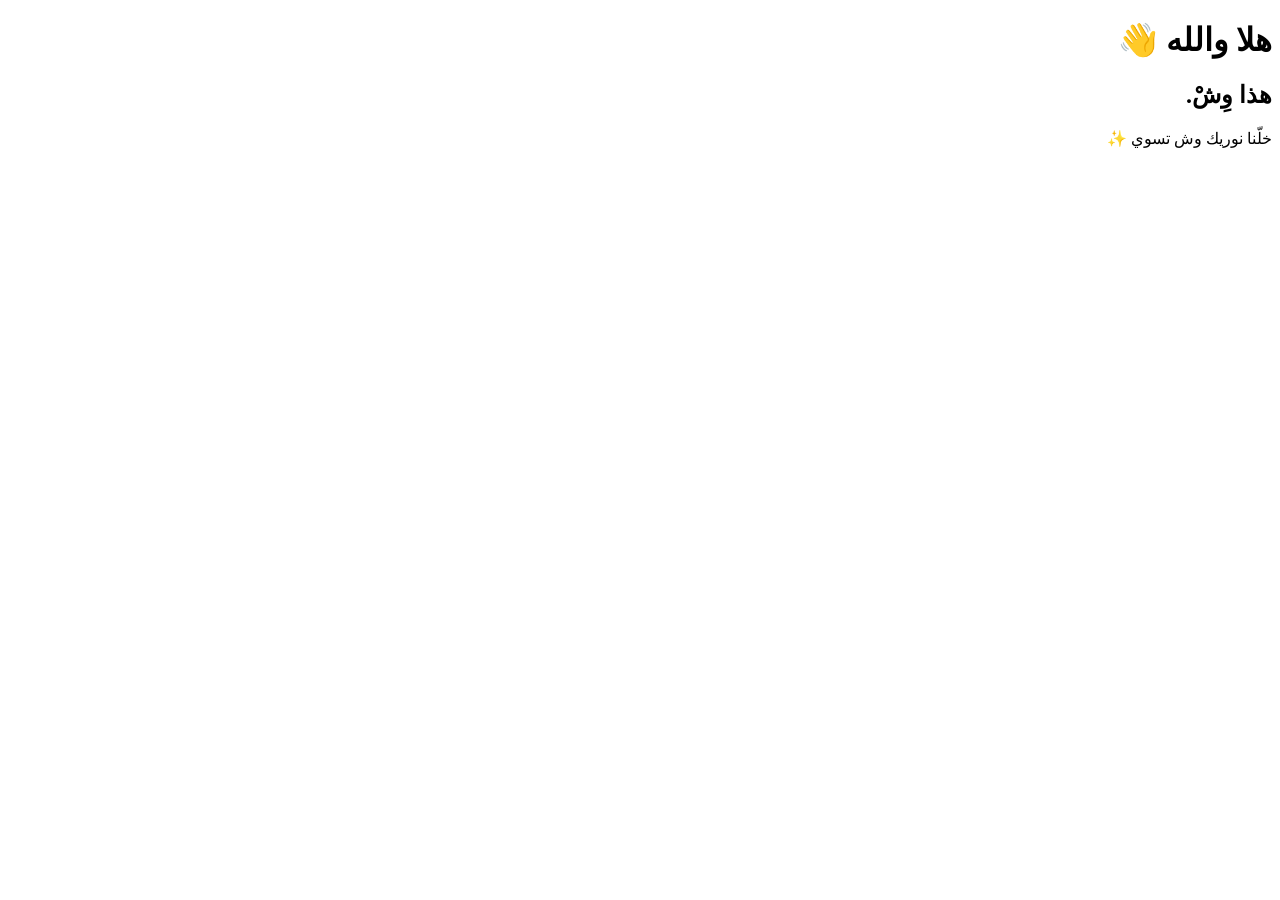
==== index.html @ 415f89e7 "first version" ====
<!DOCTYPE html>
<html lang="ar" dir="rtl">
<head>
    <meta charset="UTF-8">
    <meta name="viewport" content="width=device-width, initial-scale=1.0">
    <title>وِشْ</title>
</head>
<body>

    <h1>هلا والله 👋</h1>
    <h2>هذا وِشْ.</h2>
    <p>خلّنا نوريك وش تسوي ✨</p>

</body>
</html>
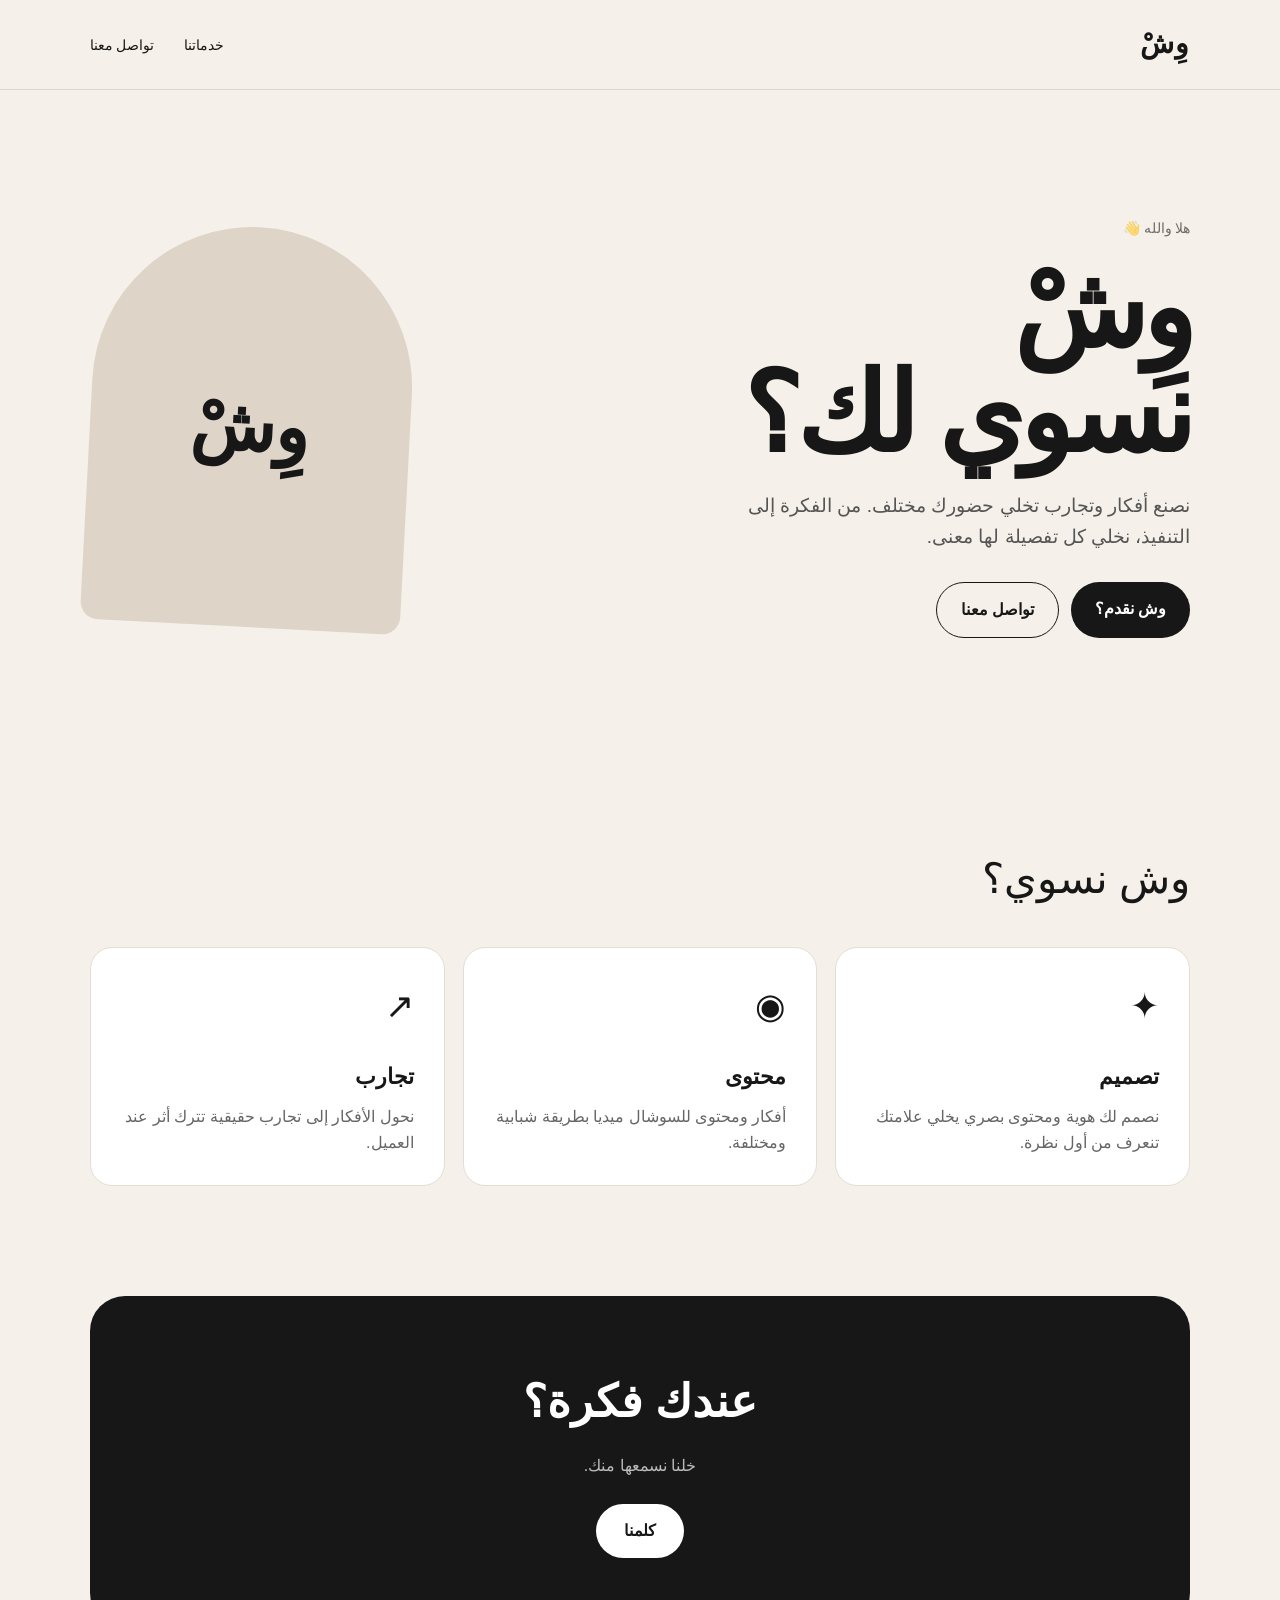
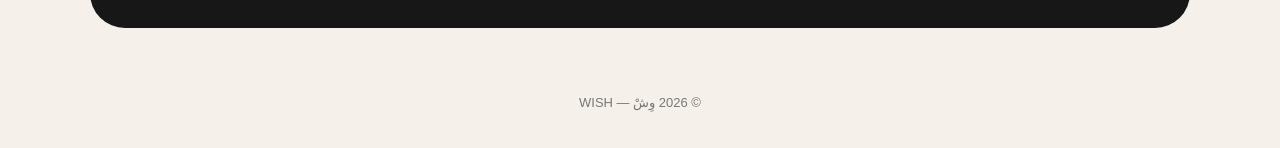
==== commit 69689407: "new website design" ====
--- a/index.html
+++ b/index.html
@@ -1,15 +1,314 @@
 <!DOCTYPE html>
 <html lang="ar" dir="rtl">
 <head>
-    <meta charset="UTF-8">
-    <meta name="viewport" content="width=device-width, initial-scale=1.0">
-    <title>وِشْ</title>
+  <meta charset="UTF-8">
+  <meta name="viewport" content="width=device-width, initial-scale=1.0">
+  <title>وِشْ | WISH</title>
+
+  <style>
+    * {
+      box-sizing: border-box;
+      margin: 0;
+      padding: 0;
+    }
+
+    body {
+      font-family: Arial, sans-serif;
+      background: #f5f1ea;
+      color: #171717;
+      line-height: 1.6;
+    }
+
+    header {
+      padding: 22px 7%;
+      display: flex;
+      justify-content: space-between;
+      align-items: center;
+      border-bottom: 1px solid #ddd6cc;
+    }
+
+    .logo {
+      font-size: 28px;
+      font-weight: 800;
+      letter-spacing: 1px;
+    }
+
+    nav a {
+      text-decoration: none;
+      color: #171717;
+      margin-right: 25px;
+      font-size: 14px;
+    }
+
+    .hero {
+      min-height: 75vh;
+      padding: 80px 7%;
+      display: flex;
+      align-items: center;
+      justify-content: space-between;
+      gap: 40px;
+    }
+
+    .hero-text {
+      max-width: 650px;
+    }
+
+    .small {
+      font-size: 14px;
+      opacity: .6;
+      margin-bottom: 18px;
+    }
+
+    h1 {
+      font-size: clamp(55px, 9vw, 110px);
+      line-height: .95;
+      margin-bottom: 25px;
+      letter-spacing: -5px;
+    }
+
+    .hero p {
+      max-width: 500px;
+      font-size: 19px;
+      color: #555;
+      margin-bottom: 30px;
+    }
+
+    .buttons {
+      display: flex;
+      gap: 12px;
+      flex-wrap: wrap;
+    }
+
+    .btn {
+      padding: 14px 24px;
+      border-radius: 40px;
+      text-decoration: none;
+      font-weight: bold;
+      transition: .2s;
+    }
+
+    .primary {
+      background: #171717;
+      color: white;
+    }
+
+    .secondary {
+      border: 1px solid #171717;
+      color: #171717;
+    }
+
+    .btn:hover {
+      transform: translateY(-3px);
+    }
+
+    .hero-box {
+      width: 320px;
+      height: 400px;
+      background: #ded5c8;
+      border-radius: 180px 180px 20px 20px;
+      display: flex;
+      align-items: center;
+      justify-content: center;
+      font-size: 70px;
+      font-weight: bold;
+      transform: rotate(3deg);
+    }
+
+    section {
+      padding: 80px 7%;
+    }
+
+    .section-title {
+      font-size: 42px;
+      margin-bottom: 35px;
+    }
+
+    .cards {
+      display: grid;
+      grid-template-columns: repeat(3, 1fr);
+      gap: 18px;
+    }
+
+    .card {
+      background: white;
+      padding: 30px;
+      min-height: 220px;
+      border-radius: 22px;
+      border: 1px solid #e3ddd5;
+    }
+
+    .card span {
+      font-size: 35px;
+    }
+
+    .card h3 {
+      margin: 25px 0 10px;
+      font-size: 22px;
+    }
+
+    .card p {
+      color: #666;
+    }
+
+    .contact {
+      background: #171717;
+      color: white;
+      text-align: center;
+      border-radius: 35px;
+      margin: 30px 7%;
+      padding: 70px 30px;
+    }
+
+    .contact h2 {
+      font-size: 45px;
+      margin-bottom: 15px;
+    }
+
+    .contact p {
+      color: #bbb;
+      margin-bottom: 25px;
+    }
+
+    .contact a {
+      display: inline-block;
+      background: white;
+      color: #171717;
+      padding: 14px 28px;
+      border-radius: 40px;
+      text-decoration: none;
+      font-weight: bold;
+    }
+
+    footer {
+      text-align: center;
+      padding: 35px;
+      color: #777;
+      font-size: 13px;
+    }
+
+    @media (max-width: 700px) {
+      header {
+        padding: 18px 5%;
+      }
+
+      nav {
+        display: none;
+      }
+
+      .hero {
+        padding: 65px 5%;
+        flex-direction: column;
+        align-items: flex-start;
+      }
+
+      .hero-box {
+        width: 100%;
+        height: 280px;
+      }
+
+      h1 {
+        font-size: 70px;
+      }
+
+      .cards {
+        grid-template-columns: 1fr;
+      }
+
+      section {
+        padding: 60px 5%;
+      }
+
+      .contact {
+        margin: 20px 5%;
+      }
+    }
+  </style>
 </head>
+
 <body>
 
-    <h1>هلا والله 👋</h1>
-    <h2>هذا وِشْ.</h2>
-    <p>خلّنا نوريك وش تسوي ✨</p>
+  <header>
+    <div class="logo">وِشْ</div>
+
+    <nav>
+      <a href="#services">خدماتنا</a>
+      <a href="#contact">تواصل معنا</a>
+    </nav>
+  </header>
+
+  <main>
+
+    <section class="hero">
+      <div class="hero-text">
+        <div class="small">هلا والله 👋</div>
+
+        <h1>وِشْ<br>نسوي لك؟</h1>
+
+        <p>
+          نصنع أفكار وتجارب تخلي حضورك مختلف.
+          من الفكرة إلى التنفيذ، نخلي كل تفصيلة لها معنى.
+        </p>
+
+        <div class="buttons">
+          <a class="btn primary" href="#services">وش نقدم؟</a>
+          <a class="btn secondary" href="#contact">تواصل معنا</a>
+        </div>
+      </div>
+
+      <div class="hero-box">
+        وِشْ
+      </div>
+    </section>
+
+    <section id="services">
+      <div class="section-title">وش نسوي؟</div>
+
+      <div class="cards">
+
+        <div class="card">
+          <span>✦</span>
+          <h3>تصميم</h3>
+          <p>
+            نصمم لك هوية ومحتوى بصري يخلي علامتك تنعرف من أول نظرة.
+          </p>
+        </div>
+
+        <div class="card">
+          <span>◉</span>
+          <h3>محتوى</h3>
+          <p>
+            أفكار ومحتوى للسوشال ميديا بطريقة شبابية ومختلفة.
+          </p>
+        </div>
+
+        <div class="card">
+          <span>↗</span>
+          <h3>تجارب</h3>
+          <p>
+            نحول الأفكار إلى تجارب حقيقية تترك أثر عند العميل.
+          </p>
+        </div>
+
+      </div>
+    </section>
+
+    <section class="contact" id="contact">
+      <h2>عندك فكرة؟</h2>
+
+      <p>
+        خلنا نسمعها منك.
+      </p>
+
+      <a href="https://wa.me/" target="_blank">
+        كلمنا
+      </a>
+    </section>
+
+  </main>
+
+  <footer>
+    © 2026 وِشْ — WISH
+  </footer>
 
 </body>
 </html>
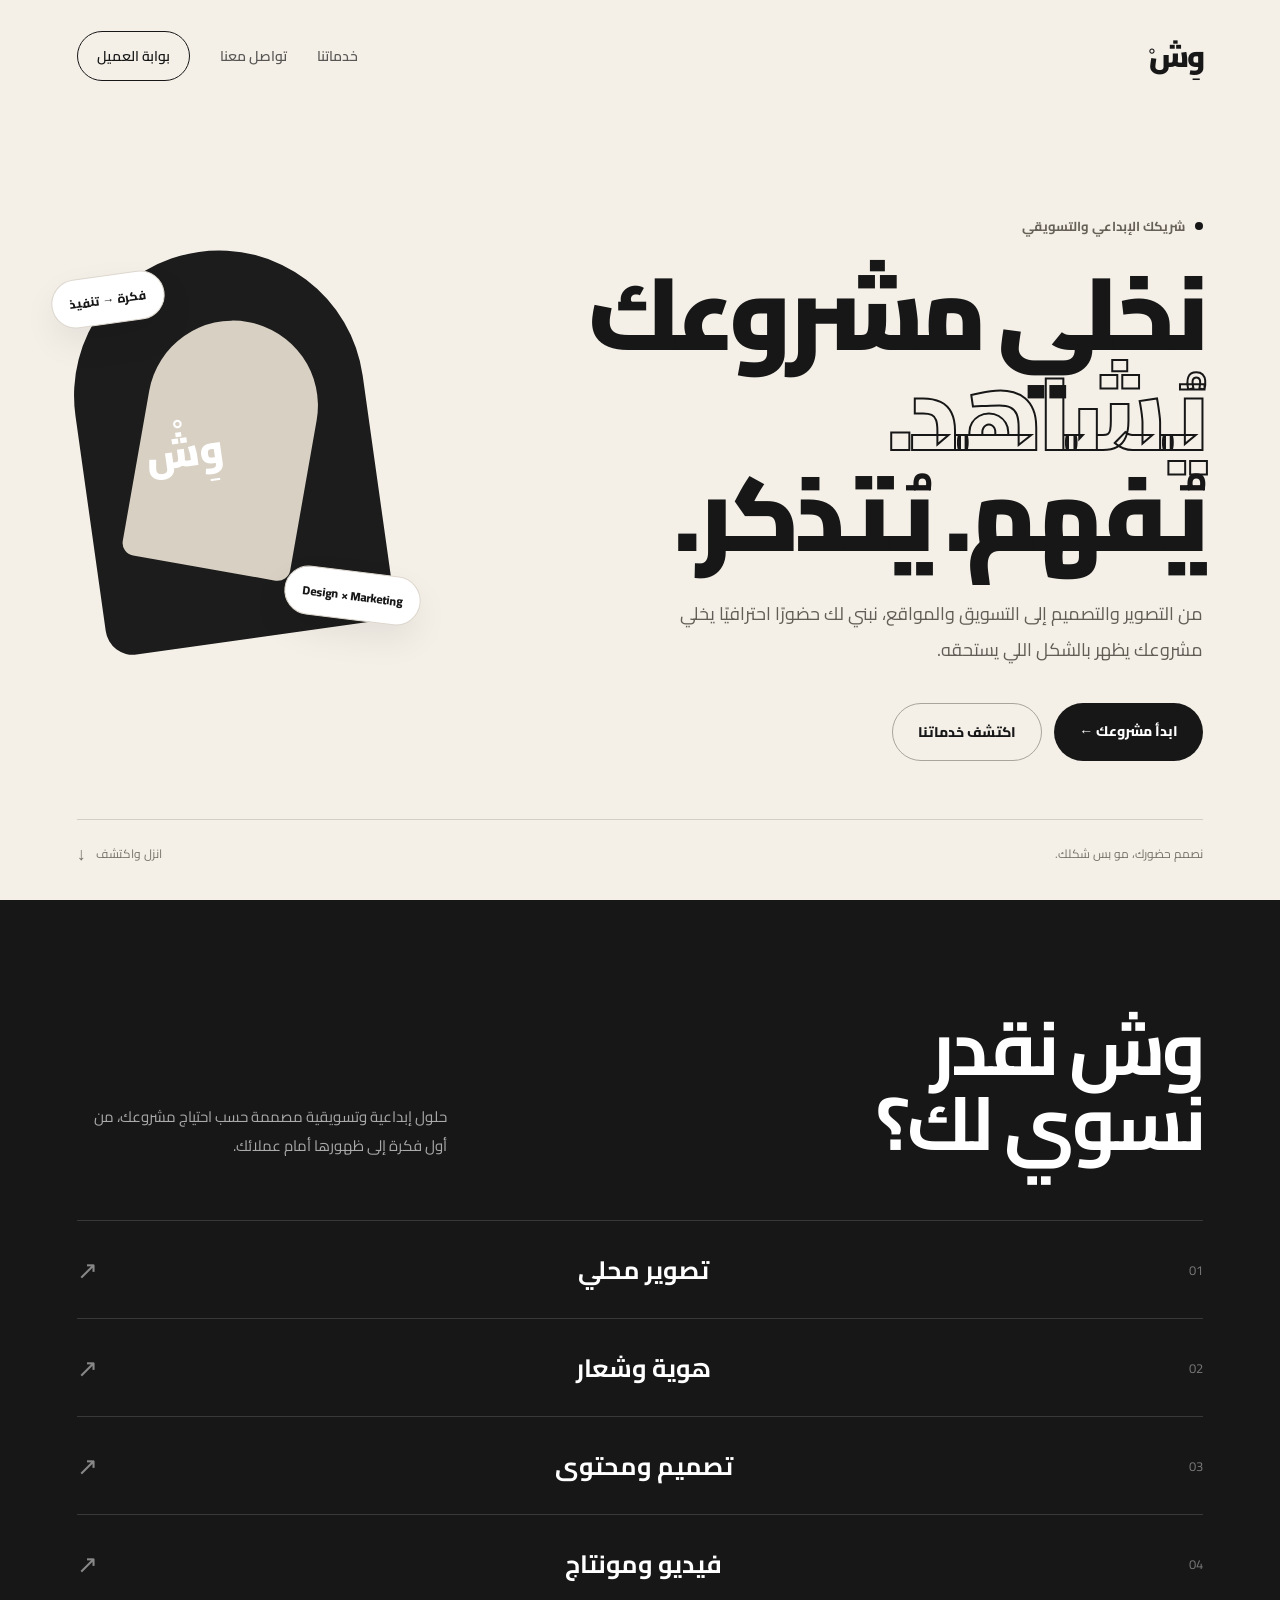
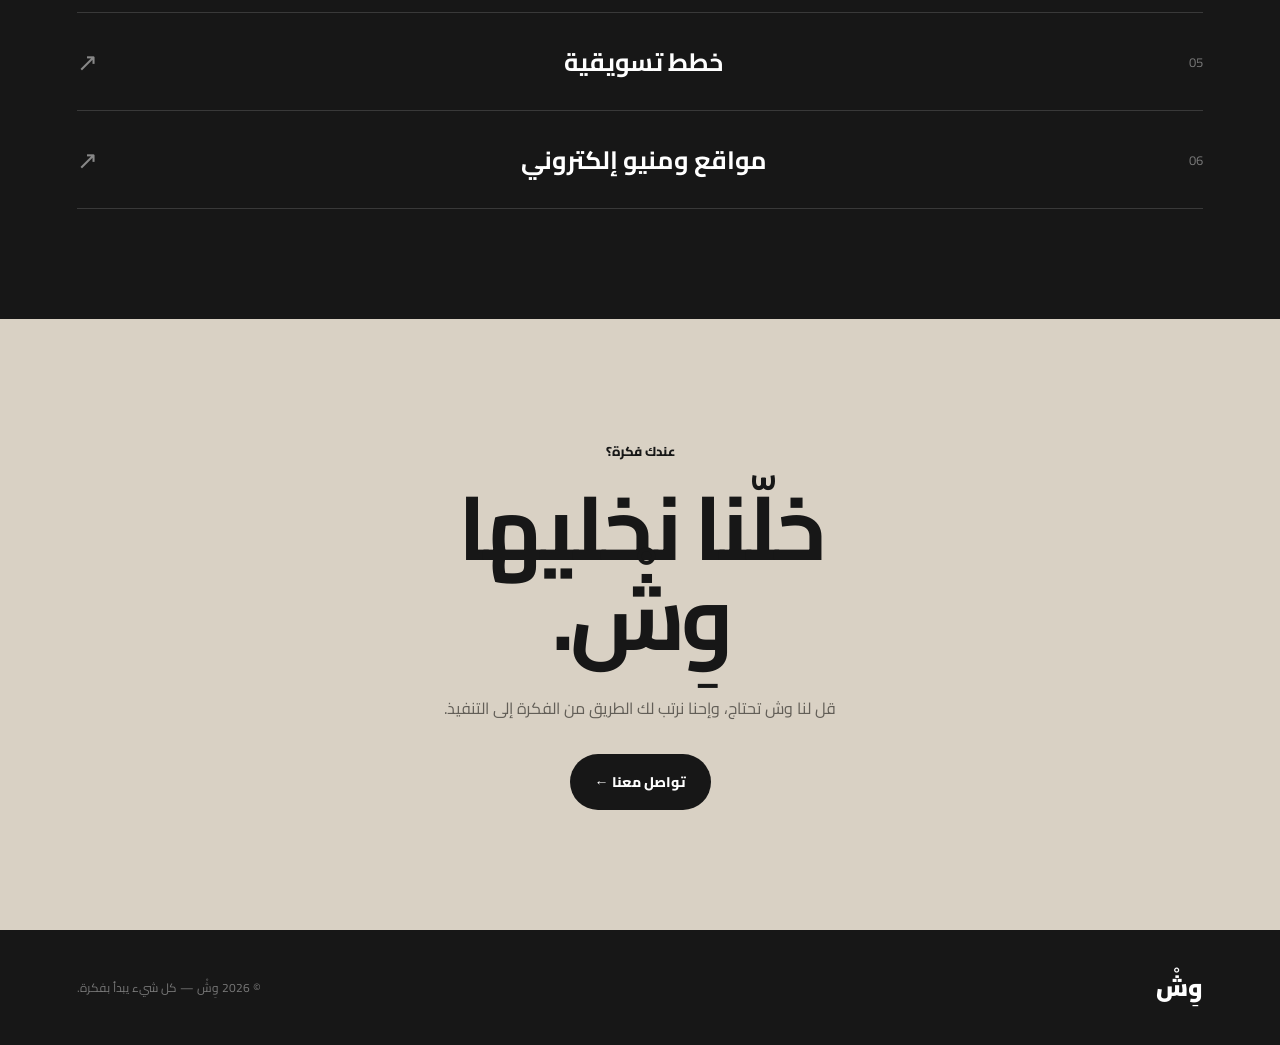
==== commit 06ab5ba2: "update website design" ====
--- a/index.html
+++ b/index.html
@@ -3,223 +3,466 @@
 <head>
   <meta charset="UTF-8">
   <meta name="viewport" content="width=device-width, initial-scale=1.0">
-  <title>وِشْ | WISH</title>
+
+  <title>وِشْ — نخلي مشروعك يُشاهد ويُتذكر</title>
 
   <style>
+    @import url('https://fonts.googleapis.com/css2?family=Cairo:wght@400;500;600;700;800;900&display=swap');
+
     * {
-      box-sizing: border-box;
       margin: 0;
       padding: 0;
+      box-sizing: border-box;
+    }
+
+    html {
+      scroll-behavior: smooth;
     }
 
     body {
-      font-family: Arial, sans-serif;
-      background: #f5f1ea;
+      font-family: "Cairo", sans-serif;
+      background: #f4f0e8;
       color: #171717;
-      line-height: 1.6;
-    }
+      overflow-x: hidden;
+    }
+
+    /* ---------- HEADER ---------- */
 
     header {
-      padding: 22px 7%;
-      display: flex;
+      position: absolute;
+      top: 0;
+      right: 0;
+      width: 100%;
+      padding: 28px 6%;
+      display: flex;
+      align-items: center;
       justify-content: space-between;
-      align-items: center;
-      border-bottom: 1px solid #ddd6cc;
+      z-index: 10;
     }
 
     .logo {
-      font-size: 28px;
+      font-size: 30px;
+      font-weight: 900;
+      letter-spacing: -2px;
+    }
+
+    .logo span {
+      font-weight: 400;
+    }
+
+    nav {
+      display: flex;
+      align-items: center;
+      gap: 30px;
+    }
+
+    nav a {
+      color: #171717;
+      text-decoration: none;
+      font-size: 14px;
+      font-weight: 600;
+      opacity: .7;
+      transition: .25s;
+    }
+
+    nav a:hover {
+      opacity: 1;
+    }
+
+    .client-login {
+      padding: 11px 19px;
+      border: 1px solid #171717;
+      border-radius: 100px;
+      opacity: 1;
+    }
+
+    /* ---------- HERO ---------- */
+
+    .hero {
+      min-height: 100vh;
+      padding: 150px 6% 80px;
+      position: relative;
+      display: flex;
+      align-items: center;
+      overflow: hidden;
+    }
+
+    .hero-content {
+      width: 62%;
+      position: relative;
+      z-index: 2;
+    }
+
+    .eyebrow {
+      display: inline-flex;
+      align-items: center;
+      gap: 10px;
+      font-size: 13px;
+      font-weight: 700;
+      margin-bottom: 25px;
+      color: #666056;
+    }
+
+    .eyebrow::before {
+      content: "";
+      width: 8px;
+      height: 8px;
+      background: #171717;
+      border-radius: 50%;
+    }
+
+    h1 {
+      font-size: clamp(58px, 8vw, 115px);
+      line-height: .98;
+      letter-spacing: -6px;
+      font-weight: 900;
+      max-width: 950px;
+    }
+
+    h1 .outline {
+      color: transparent;
+      -webkit-text-stroke: 2px #171717;
+    }
+
+    .hero-description {
+      margin-top: 32px;
+      max-width: 560px;
+      color: #625e57;
+      font-size: 18px;
+      line-height: 2;
+    }
+
+    .hero-buttons {
+      display: flex;
+      gap: 12px;
+      margin-top: 35px;
+      flex-wrap: wrap;
+    }
+
+    .button {
+      text-decoration: none;
+      padding: 15px 25px;
+      border-radius: 100px;
+      font-size: 14px;
       font-weight: 800;
-      letter-spacing: 1px;
-    }
-
-    nav a {
-      text-decoration: none;
+      transition: .3s;
+    }
+
+    .button-dark {
+      background: #171717;
+      color: #fff;
+    }
+
+    .button-light {
+      border: 1px solid #aaa49b;
       color: #171717;
-      margin-right: 25px;
-      font-size: 14px;
-    }
-
-    .hero {
-      min-height: 75vh;
-      padding: 80px 7%;
-      display: flex;
-      align-items: center;
+    }
+
+    .button:hover {
+      transform: translateY(-4px);
+    }
+
+    /* ---------- HERO ART ---------- */
+
+    .hero-art {
+      position: absolute;
+      left: 4%;
+      top: 50%;
+      transform: translateY(-50%);
+      width: 370px;
+      height: 480px;
+    }
+
+    .shape-main {
+      position: absolute;
+      width: 290px;
+      height: 390px;
+      left: 30px;
+      top: 40px;
+      background: #1c1c1c;
+      border-radius: 160px 160px 30px 30px;
+      transform: rotate(-8deg);
+    }
+
+    .shape-inner {
+      position: absolute;
+      width: 170px;
+      height: 250px;
+      left: 90px;
+      top: 110px;
+      background: #d8d0c3;
+      border-radius: 100px 100px 15px 15px;
+      transform: rotate(10deg);
+    }
+
+    .shape-text {
+      position: absolute;
+      left: 95px;
+      top: 205px;
+      color: #fff;
+      font-size: 40px;
+      font-weight: 900;
+      transform: rotate(-8deg);
+      z-index: 3;
+    }
+
+    .floating {
+      position: absolute;
+      padding: 12px 17px;
+      background: #fff;
+      border: 1px solid #ddd7ce;
+      border-radius: 100px;
+      font-size: 12px;
+      font-weight: 800;
+      box-shadow: 0 15px 35px rgba(0,0,0,.07);
+    }
+
+    .floating.one {
+      top: 65px;
+      left: 0;
+      transform: rotate(-8deg);
+    }
+
+    .floating.two {
+      bottom: 70px;
+      right: 0;
+      transform: rotate(7deg);
+    }
+
+    /* ---------- BOTTOM ---------- */
+
+    .hero-bottom {
+      position: absolute;
+      bottom: 30px;
+      right: 6%;
+      left: 6%;
+      display: flex;
       justify-content: space-between;
-      gap: 40px;
-    }
-
-    .hero-text {
-      max-width: 650px;
-    }
-
-    .small {
-      font-size: 14px;
-      opacity: .6;
-      margin-bottom: 18px;
-    }
-
-    h1 {
-      font-size: clamp(55px, 9vw, 110px);
-      line-height: .95;
-      margin-bottom: 25px;
-      letter-spacing: -5px;
-    }
-
-    .hero p {
-      max-width: 500px;
-      font-size: 19px;
-      color: #555;
-      margin-bottom: 30px;
-    }
-
-    .buttons {
-      display: flex;
-      gap: 12px;
-      flex-wrap: wrap;
-    }
-
-    .btn {
-      padding: 14px 24px;
-      border-radius: 40px;
-      text-decoration: none;
-      font-weight: bold;
-      transition: .2s;
-    }
-
-    .primary {
+      align-items: center;
+      border-top: 1px solid #d5cec4;
+      padding-top: 17px;
+      color: #777168;
+      font-size: 12px;
+    }
+
+    .scroll {
+      display: flex;
+      align-items: center;
+      gap: 10px;
+    }
+
+    .arrow {
+      font-size: 18px;
+    }
+
+    /* ---------- SERVICES PREVIEW ---------- */
+
+    .services-preview {
       background: #171717;
-      color: white;
-    }
-
-    .secondary {
-      border: 1px solid #171717;
-      color: #171717;
-    }
-
-    .btn:hover {
-      transform: translateY(-3px);
-    }
-
-    .hero-box {
-      width: 320px;
-      height: 400px;
-      background: #ded5c8;
-      border-radius: 180px 180px 20px 20px;
-      display: flex;
-      align-items: center;
-      justify-content: center;
-      font-size: 70px;
-      font-weight: bold;
-      transform: rotate(3deg);
-    }
-
-    section {
-      padding: 80px 7%;
-    }
-
-    .section-title {
-      font-size: 42px;
-      margin-bottom: 35px;
-    }
-
-    .cards {
-      display: grid;
-      grid-template-columns: repeat(3, 1fr);
-      gap: 18px;
-    }
-
-    .card {
-      background: white;
-      padding: 30px;
-      min-height: 220px;
-      border-radius: 22px;
-      border: 1px solid #e3ddd5;
-    }
-
-    .card span {
-      font-size: 35px;
-    }
-
-    .card h3 {
-      margin: 25px 0 10px;
-      font-size: 22px;
-    }
-
-    .card p {
-      color: #666;
-    }
-
-    .contact {
-      background: #171717;
-      color: white;
-      text-align: center;
-      border-radius: 35px;
-      margin: 30px 7%;
-      padding: 70px 30px;
-    }
-
-    .contact h2 {
-      font-size: 45px;
-      margin-bottom: 15px;
-    }
-
-    .contact p {
-      color: #bbb;
-      margin-bottom: 25px;
-    }
-
-    .contact a {
-      display: inline-block;
-      background: white;
-      color: #171717;
-      padding: 14px 28px;
-      border-radius: 40px;
-      text-decoration: none;
-      font-weight: bold;
-    }
-
-    footer {
-      text-align: center;
-      padding: 35px;
+      color: #fff;
+      padding: 110px 6%;
+    }
+
+    .services-top {
+      display: flex;
+      justify-content: space-between;
+      gap: 30px;
+      align-items: end;
+      margin-bottom: 60px;
+    }
+
+    .services-top h2 {
+      font-size: clamp(42px, 6vw, 75px);
+      line-height: 1;
+      letter-spacing: -3px;
+    }
+
+    .services-top p {
+      max-width: 370px;
+      color: #aaa;
+      line-height: 1.9;
+      font-size: 15px;
+    }
+
+    .service-list {
+      border-top: 1px solid #393939;
+    }
+
+    .service {
+      display: flex;
+      align-items: center;
+      justify-content: space-between;
+      padding: 25px 0;
+      border-bottom: 1px solid #393939;
+      transition: .3s;
+    }
+
+    .service:hover {
+      padding-right: 15px;
+    }
+
+    .service-number {
       color: #777;
       font-size: 13px;
     }
 
-    @media (max-width: 700px) {
+    .service-name {
+      font-size: 25px;
+      font-weight: 700;
+    }
+
+    .service-arrow {
+      font-size: 25px;
+      color: #888;
+    }
+
+    /* ---------- CTA ---------- */
+
+    .cta {
+      padding: 120px 6%;
+      text-align: center;
+      background: #d9d1c4;
+    }
+
+    .cta-small {
+      font-size: 13px;
+      font-weight: 800;
+      margin-bottom: 20px;
+    }
+
+    .cta h2 {
+      font-size: clamp(45px, 7vw, 90px);
+      line-height: 1;
+      letter-spacing: -4px;
+      margin-bottom: 30px;
+    }
+
+    .cta p {
+      color: #625e57;
+      margin: auto;
+      max-width: 500px;
+      line-height: 2;
+    }
+
+    .cta .button {
+      display: inline-block;
+      margin-top: 30px;
+    }
+
+    /* ---------- FOOTER ---------- */
+
+    footer {
+      background: #171717;
+      color: #fff;
+      padding: 35px 6%;
+      display: flex;
+      justify-content: space-between;
+      align-items: center;
+      font-size: 12px;
+    }
+
+    footer .footer-logo {
+      font-size: 24px;
+      font-weight: 900;
+    }
+
+    footer span {
+      color: #777;
+    }
+
+    /* ---------- MOBILE ---------- */
+
+    @media (max-width: 850px) {
+
       header {
-        padding: 18px 5%;
-      }
-
-      nav {
+        padding: 22px 5%;
+      }
+
+      nav a:not(.client-login) {
         display: none;
       }
 
       .hero {
-        padding: 65px 5%;
-        flex-direction: column;
-        align-items: flex-start;
-      }
-
-      .hero-box {
+        padding: 130px 5% 100px;
+        min-height: auto;
+      }
+
+      .hero-content {
         width: 100%;
-        height: 280px;
       }
 
       h1 {
-        font-size: 70px;
-      }
-
-      .cards {
-        grid-template-columns: 1fr;
-      }
-
-      section {
-        padding: 60px 5%;
-      }
-
-      .contact {
-        margin: 20px 5%;
+        font-size: clamp(55px, 16vw, 85px);
+        letter-spacing: -4px;
+      }
+
+      .hero-description {
+        font-size: 16px;
+      }
+
+      .hero-art {
+        position: relative;
+        left: auto;
+        top: auto;
+        transform: none;
+        width: 100%;
+        height: 300px;
+        margin-top: 60px;
+      }
+
+      .shape-main {
+        width: 190px;
+        height: 260px;
+        left: 50%;
+        transform: translateX(-50%) rotate(-8deg);
+      }
+
+      .shape-inner {
+        width: 110px;
+        height: 165px;
+        left: calc(50% - 55px);
+        top: 75px;
+      }
+
+      .shape-text {
+        left: calc(50% - 38px);
+        top: 135px;
+        font-size: 27px;
+      }
+
+      .floating.one {
+        left: 15%;
+        top: 20px;
+      }
+
+      .floating.two {
+        right: 10%;
+        bottom: 15px;
+      }
+
+      .hero-bottom {
+        display: none;
+      }
+
+      .services-preview,
+      .cta {
+        padding: 80px 5%;
+      }
+
+      .services-top {
+        display: block;
+      }
+
+      .services-top p {
+        margin-top: 25px;
+      }
+
+      .service-name {
+        font-size: 19px;
+      }
+
+      footer {
+        padding: 30px 5%;
       }
     }
   </style>
@@ -228,86 +471,189 @@
 <body>
 
   <header>
-    <div class="logo">وِشْ</div>
+
+    <div class="logo">
+      وِش<span>ْ</span>
+    </div>
 
     <nav>
       <a href="#services">خدماتنا</a>
       <a href="#contact">تواصل معنا</a>
+      <a href="#" class="client-login">بوابة العميل</a>
     </nav>
+
   </header>
 
+
   <main>
 
     <section class="hero">
-      <div class="hero-text">
-        <div class="small">هلا والله 👋</div>
-
-        <h1>وِشْ<br>نسوي لك؟</h1>
+
+      <div class="hero-content">
+
+        <div class="eyebrow">
+          شريكك الإبداعي والتسويقي
+        </div>
+
+        <h1>
+          نخلي مشروعك
+          <br>
+          <span class="outline">يُشاهد.</span>
+          <br>
+          يُفهم. يُتذكر.
+        </h1>
+
+        <p class="hero-description">
+          من التصوير والتصميم إلى التسويق والمواقع،
+          نبني لك حضورًا احترافيًا يخلي مشروعك يظهر بالشكل اللي يستحقه.
+        </p>
+
+        <div class="hero-buttons">
+
+          <a href="#contact" class="button button-dark">
+            ابدأ مشروعك ←
+          </a>
+
+          <a href="#services" class="button button-light">
+            اكتشف خدماتنا
+          </a>
+
+        </div>
+
+      </div>
+
+
+      <div class="hero-art">
+
+        <div class="shape-main"></div>
+
+        <div class="shape-inner"></div>
+
+        <div class="shape-text">
+          وِشْ
+        </div>
+
+        <div class="floating one">
+          فكرة → تنفيذ
+        </div>
+
+        <div class="floating two">
+          Design × Marketing
+        </div>
+
+      </div>
+
+
+      <div class="hero-bottom">
+
+        <div>
+          نصمم حضورك، مو بس شكلك.
+        </div>
+
+        <div class="scroll">
+          انزل واكتشف
+          <span class="arrow">↓</span>
+        </div>
+
+      </div>
+
+    </section>
+
+
+    <section class="services-preview" id="services">
+
+      <div class="services-top">
+
+        <h2>
+          وش نقدر<br>
+          نسوي لك؟
+        </h2>
 
         <p>
-          نصنع أفكار وتجارب تخلي حضورك مختلف.
-          من الفكرة إلى التنفيذ، نخلي كل تفصيلة لها معنى.
+          حلول إبداعية وتسويقية مصممة حسب احتياج مشروعك،
+          من أول فكرة إلى ظهورها أمام عملائك.
         </p>
 
-        <div class="buttons">
-          <a class="btn primary" href="#services">وش نقدم؟</a>
-          <a class="btn secondary" href="#contact">تواصل معنا</a>
-        </div>
       </div>
 
-      <div class="hero-box">
-        وِشْ
+
+      <div class="service-list">
+
+        <div class="service">
+          <span class="service-number">01</span>
+          <span class="service-name">تصوير محلي</span>
+          <span class="service-arrow">↗</span>
+        </div>
+
+        <div class="service">
+          <span class="service-number">02</span>
+          <span class="service-name">هوية وشعار</span>
+          <span class="service-arrow">↗</span>
+        </div>
+
+        <div class="service">
+          <span class="service-number">03</span>
+          <span class="service-name">تصميم ومحتوى</span>
+          <span class="service-arrow">↗</span>
+        </div>
+
+        <div class="service">
+          <span class="service-number">04</span>
+          <span class="service-name">فيديو ومونتاج</span>
+          <span class="service-arrow">↗</span>
+        </div>
+
+        <div class="service">
+          <span class="service-number">05</span>
+          <span class="service-name">خطط تسويقية</span>
+          <span class="service-arrow">↗</span>
+        </div>
+
+        <div class="service">
+          <span class="service-number">06</span>
+          <span class="service-name">مواقع ومنيو إلكتروني</span>
+          <span class="service-arrow">↗</span>
+        </div>
+
       </div>
+
     </section>
 
-    <section id="services">
-      <div class="section-title">وش نسوي؟</div>
-
-      <div class="cards">
-
-        <div class="card">
-          <span>✦</span>
-          <h3>تصميم</h3>
-          <p>
-            نصمم لك هوية ومحتوى بصري يخلي علامتك تنعرف من أول نظرة.
-          </p>
-        </div>
-
-        <div class="card">
-          <span>◉</span>
-          <h3>محتوى</h3>
-          <p>
-            أفكار ومحتوى للسوشال ميديا بطريقة شبابية ومختلفة.
-          </p>
-        </div>
-
-        <div class="card">
-          <span>↗</span>
-          <h3>تجارب</h3>
-          <p>
-            نحول الأفكار إلى تجارب حقيقية تترك أثر عند العميل.
-          </p>
-        </div>
-
+
+    <section class="cta" id="contact">
+
+      <div class="cta-small">
+        عندك فكرة؟
       </div>
+
+      <h2>
+        خلّنا نخليها<br>
+        وِشْ.
+      </h2>
+
+      <p>
+        قل لنا وش تحتاج، وإحنا نرتب لك الطريق من الفكرة إلى التنفيذ.
+      </p>
+
+      <a href="#" class="button button-dark">
+        تواصل معنا ←
+      </a>
+
     </section>
 
-    <section class="contact" id="contact">
-      <h2>عندك فكرة؟</h2>
-
-      <p>
-        خلنا نسمعها منك.
-      </p>
-
-      <a href="https://wa.me/" target="_blank">
-        كلمنا
-      </a>
-    </section>
-
   </main>
 
+
   <footer>
-    © 2026 وِشْ — WISH
+
+    <div class="footer-logo">
+      وِشْ
+    </div>
+
+    <span>
+      © 2026 وِشْ — كل شيء يبدأ بفكرة.
+    </span>
+
   </footer>
 
 </body>
